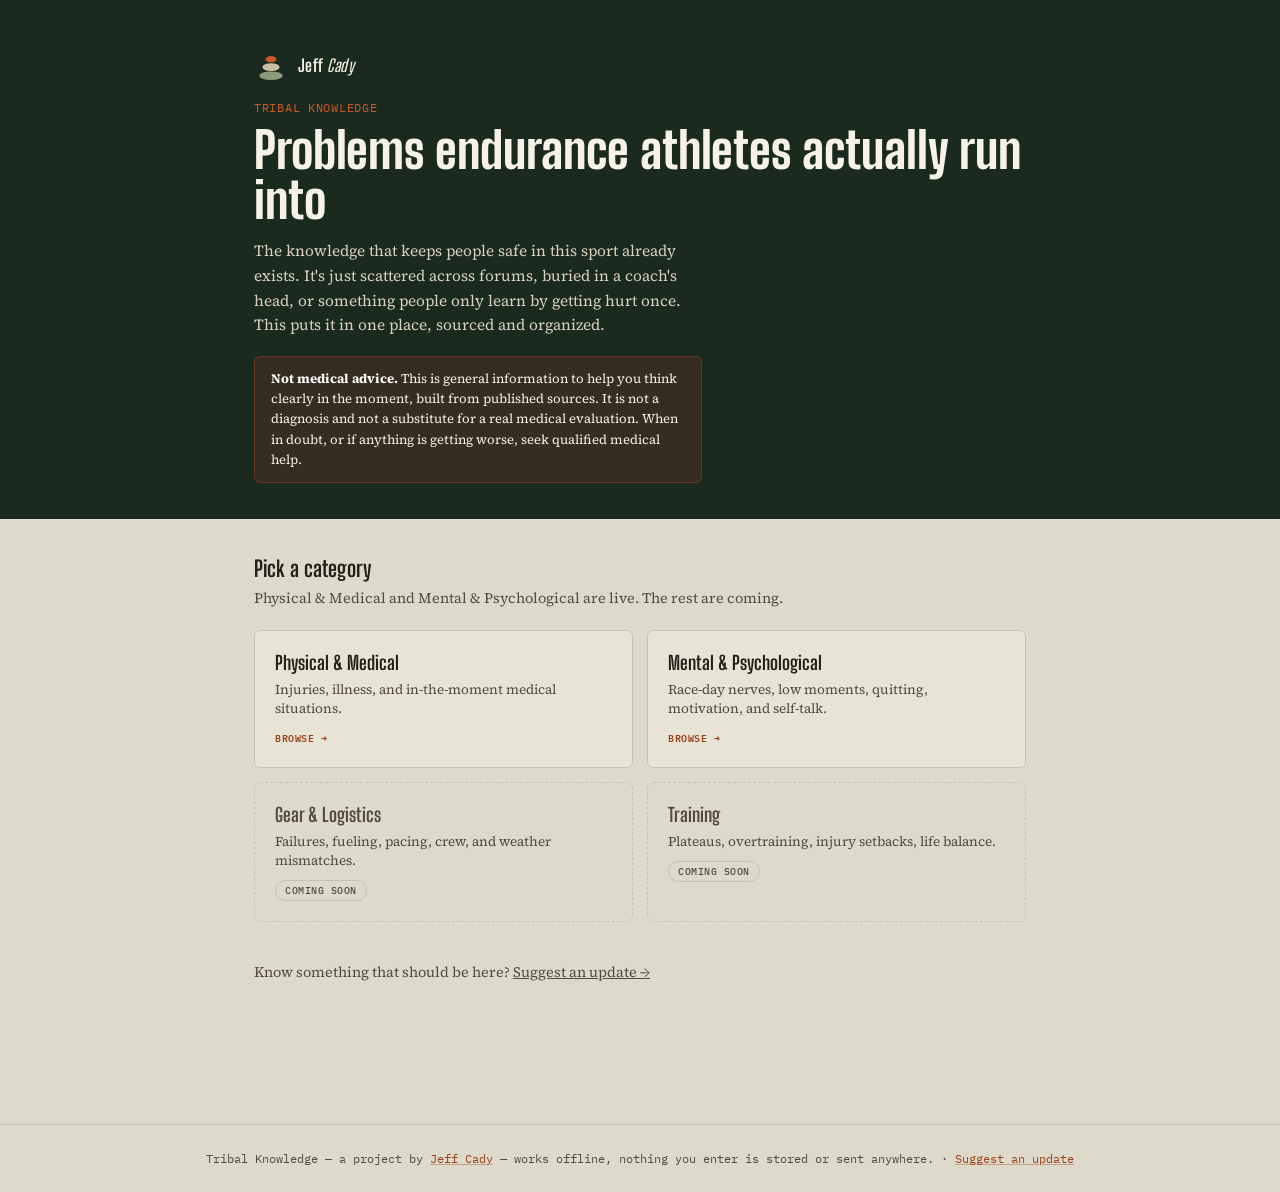
==== index.html @ 1d868532 "Add Mental & Psychological category, contribution page, and project docs - Split content into data/p" ====
<!DOCTYPE html>
<html lang="en">
<head>
<meta charset="UTF-8">
<meta name="viewport" content="width=device-width, initial-scale=1.0">
<title>Tribal Knowledge &mdash; Endurance Sports Troubleshooter</title>
<link rel="manifest" href="manifest.json">
<meta name="theme-color" content="#1B2A1F">
<meta name="color-scheme" content="light">
<meta name="apple-mobile-web-app-capable" content="yes">
<meta name="apple-mobile-web-app-status-bar-style" content="black-translucent">
<meta name="apple-mobile-web-app-title" content="Tribal Knowledge">
<link rel="apple-touch-icon" href="icon-192.png">
<link rel="icon" type="image/svg+xml" href="assets/cairn-logo.svg">
<link rel="icon" type="image/png" sizes="32x32" href="favicon-32.png">
<meta name="description" content="Problems endurance athletes actually run into, and what to do about them — grounded in real sports medicine, not guesswork.">
<link rel="preconnect" href="https://fonts.googleapis.com">
<link rel="preconnect" href="https://fonts.gstatic.com" crossorigin>
<link rel="stylesheet" href="https://fonts.googleapis.com/css2?family=Big+Shoulders+Display:wght@600;700;800&family=Source+Serif+4:ital,opsz,wght@0,8..60,400;0,8..60,600;1,8..60,400&family=IBM+Plex+Mono:wght@400;500;600&display=swap">
<link rel="stylesheet" href="styles.css">

</head>
<body>
<div id="app"></div>

<script>
/* Ports the one bit of theme.js this page actually uses — the decorative
   topo-contour hero texture — so this file has zero external file
   dependencies and stays genuinely portable/offline. */
(function(){
  const contourSVG = `
  <svg xmlns='http://www.w3.org/2000/svg' width='240' height='160'>
    <g fill='none' stroke='%23c8b190' stroke-width='1'>
      <path d='M-20 20 Q 40 0, 90 20 T 200 15 T 300 25'/>
      <path d='M-20 46 Q 40 26, 90 46 T 200 41 T 300 51'/>
      <path d='M-20 74 Q 40 54, 90 74 T 200 69 T 300 79'/>
      <path d='M-20 102 Q 40 82, 90 102 T 200 97 T 300 107'/>
      <path d='M-20 130 Q 40 110, 90 130 T 200 125 T 300 135'/>
    </g>
  </svg>`;
  document.documentElement.style.setProperty(
    '--contour-pattern',
    `url("data:image/svg+xml,${encodeURIComponent(contourSVG)}")`
  );
})();
</script>
<script src="data/physical.js"></script>
<script src="data/mental.js"></script>
<script src="app.js"></script>
</body>
</html>
---- styles.css ----
:root{ --paper:#DEDACB; --pine:#1B2A1F; --accent:#CB5A28; --accent-dark:#9c4119; --cream:#F7F2E7; --dim:#c8b190;
    --low:#4B7A4E; --mid:#B2812A; --high:#B23B2E; --low-bg:rgba(75,122,78,0.13);
    --mid-bg:rgba(178,129,42,0.15); --high-bg:rgba(178,59,46,0.14); --ink:#241f18; --ink-soft:#524a40;
    --line:#c9c1ac; --line-soft:#d9d2c0; --paper-2:#e8e4d5; --radius:6px; }
  *{box-sizing:border-box;}
  html{color-scheme:light;}
  body{margin:0;background:var(--paper);color:var(--ink);font-family:'Source Serif 4',serif;}
  .wrap{max-width:820px;margin:0 auto;padding:0 24px;}
  a{color:inherit;}
  .tk-hero{background:var(--pine);color:var(--cream);padding:48px 0 36px;position:relative;overflow:hidden;}
  .tk-hero::before{content:'';position:absolute;inset:0;background-image:var(--contour-pattern);background-size:600px;opacity:0.08;pointer-events:none;}
  .tk-hero .wrap{position:relative;}
  .tk-eyebrow{font-family:'IBM Plex Mono',monospace;font-size:12px;letter-spacing:0.06em;text-transform:uppercase;color:var(--accent);margin-bottom:10px;}
  .tk-hero h1{font-family:'Big Shoulders Display',sans-serif;font-weight:800;font-size:clamp(30px,5.5vw,50px);line-height:1.0;margin:0 0 14px;}
  .tk-hero p{font-size:15.5px;color:#d9d2c0;max-width:56ch;line-height:1.6;margin:0 0 18px;}
  .tk-disclaimer{
    background:rgba(178,59,46,0.18);border:1px solid rgba(178,59,46,0.4);color:var(--cream);
    padding:12px 16px;font-size:13px;line-height:1.55;border-radius:var(--radius);max-width:64ch;
  }
  .tk-disclaimer strong{color:#fff;}
  .tk-nav{display:flex;gap:10px;flex-wrap:wrap;margin-top:20px;}
  .tk-btn{
    display:inline-flex;align-items:center;gap:8px;background:var(--accent);color:#fff;border:none;
    padding:13px 22px;font-size:13px;letter-spacing:0.04em;text-transform:uppercase;border-radius:var(--radius);
    text-decoration:none;font-family:'IBM Plex Mono',monospace;cursor:pointer;transition:background .15s ease;
  }
  .tk-btn:hover{background:#b04b1f;}
  .tk-btn.ghost{background:transparent;border:1px solid var(--line);color:var(--ink-soft);}
  .tk-btn.ghost:hover{background:rgba(0,0,0,0.04);border-color:var(--accent-dark);color:var(--accent-dark);}
  .tk-btn.small{padding:9px 16px;font-size:11.5px;}
  .tk-btn:disabled{opacity:0.35;cursor:not-allowed;}

  .tk-body{padding:36px 0 80px;}
  .tk-section-title{font-family:'Big Shoulders Display',sans-serif;font-weight:700;font-size:22px;margin:0 0 6px;}
  .tk-section-sub{color:var(--ink-soft);font-size:14.5px;margin:0 0 22px;}

  .cat-grid{display:grid;grid-template-columns:repeat(2,1fr);gap:14px;margin-bottom:40px;}
  @media (max-width:620px){.cat-grid{grid-template-columns:1fr;}}
  .cat-card{
    border:1px solid var(--line);background:var(--paper-2);padding:20px;border-radius:var(--radius);
    cursor:pointer;transition:border-color .15s ease;
  }
  .cat-card:hover{border-color:var(--accent);}
  .cat-card.disabled{cursor:default;border-style:dashed;background:transparent;}
  .cat-card.disabled:hover{border-color:var(--line);}
  .cat-card.disabled h3{color:var(--ink-soft);}
  .cat-card h3{font-family:'Big Shoulders Display',sans-serif;font-size:19px;margin:0 0 6px;}
  .cat-card p{font-size:13.5px;color:var(--ink-soft);margin:0;}
  .cat-card .tag{
    display:inline-block;font-family:'IBM Plex Mono',monospace;font-size:10px;letter-spacing:0.05em;
    text-transform:uppercase;color:var(--accent-dark);font-weight:600;margin-top:10px;
  }
  .cat-card.disabled .tag{
    color:var(--ink-soft);border:1px solid var(--line);border-radius:20px;padding:3px 9px;font-weight:500;
  }

  .tree-list, .simple-list{list-style:none;margin:0;padding:0;display:flex;flex-direction:column;gap:10px;}
  .tree-item, .simple-item{
    display:flex;justify-content:space-between;align-items:center;gap:16px;
    border:1px solid var(--line);background:var(--paper-2);padding:16px 18px;border-radius:var(--radius);
    cursor:pointer;transition:border-color .15s ease;
  }
  .tree-item:hover, .simple-item:hover{border-color:var(--accent);}
  .tree-item h4, .simple-item h4{font-family:'Big Shoulders Display',sans-serif;font-size:17px;margin:0 0 4px;}
  .tree-item p, .simple-item p{font-size:13px;color:var(--ink-soft);margin:0;}
  .tree-item .arrow, .simple-item .arrow{color:var(--accent-dark);font-weight:600;font-family:'IBM Plex Mono',monospace;flex-shrink:0;}

  .back-link{
    display:inline-flex;align-items:center;gap:6px;font-family:'IBM Plex Mono',monospace;font-size:12px;
    color:var(--ink-soft);text-decoration:none;margin-bottom:22px;cursor:pointer;background:none;border:none;padding:0;
  }
  .back-link:hover{color:var(--accent);}

  .q-card{border:1px solid var(--line);background:var(--paper-2);padding:26px;border-radius:var(--radius);}
  .q-progress{font-family:'IBM Plex Mono',monospace;font-size:11px;color:var(--ink-soft);margin-bottom:14px;}
  .q-text{font-size:19px;font-weight:600;line-height:1.4;margin:0 0 20px;}
  .q-opts{display:flex;flex-direction:column;gap:10px;}
  .q-opt{
    display:block;width:100%;text-align:left;background:var(--paper);border:1px solid var(--line);
    padding:14px 16px;border-radius:var(--radius);font-family:'Source Serif 4',serif;font-size:15px;
    color:var(--ink);cursor:pointer;transition:border-color .15s ease,background .15s ease;
  }
  .q-opt:hover{border-color:var(--accent);background:#fff;}

  .outcome-card{border-radius:var(--radius);overflow:hidden;border:1px solid var(--line);}
  .outcome-band{padding:14px 22px;font-family:'IBM Plex Mono',monospace;font-size:12px;letter-spacing:0.05em;text-transform:uppercase;font-weight:600;}
  .outcome-band.low{background:var(--low-bg);color:var(--low);}
  .outcome-band.mid{background:var(--mid-bg);color:var(--mid);}
  .outcome-band.high{background:var(--high-bg);color:var(--high);}
  .outcome-body{padding:24px 26px;background:var(--paper-2);}
  .outcome-body h2{font-family:'Big Shoulders Display',sans-serif;font-size:26px;margin:0 0 14px;}
  .outcome-body h5{font-family:'IBM Plex Mono',monospace;font-size:11px;letter-spacing:0.05em;text-transform:uppercase;color:var(--ink-soft);margin:20px 0 6px;}
  .outcome-body h5:first-of-type{margin-top:0;}
  .outcome-body p{font-size:15px;line-height:1.65;margin:0;}
  .outcome-body .action-box{
    background:var(--pine);color:var(--cream);padding:16px 18px;border-radius:var(--radius);margin-top:18px;
  }
  .outcome-body .action-box h5{color:var(--dim);margin-top:0;}
  .outcome-body .action-box p{color:var(--cream);}
  .outcome-body .source-line{font-size:13px;color:var(--ink-soft);margin-top:18px;padding-top:16px;border-top:1px solid var(--line-soft);}
  .outcome-body .source-line a{color:var(--accent);text-decoration:underline;text-decoration-color:rgba(203,90,40,0.4);}

  .simple-detail h2{font-family:'Big Shoulders Display',sans-serif;font-size:28px;margin:0 0 20px;}
  .simple-detail .block{margin-bottom:20px;}
  .simple-detail h5{font-family:'IBM Plex Mono',monospace;font-size:11px;letter-spacing:0.05em;text-transform:uppercase;color:var(--accent);margin:0 0 6px;}
  .simple-detail p{font-size:15px;line-height:1.65;margin:0;}
  .simple-detail .source-line{font-size:13px;color:var(--ink-soft);margin-top:24px;padding-top:16px;border-top:1px solid var(--line-soft);}
  .simple-detail .source-line a{color:var(--accent);text-decoration:underline;text-decoration-color:rgba(203,90,40,0.4);}

  .tk-brand{display:inline-flex;align-items:center;gap:10px;text-decoration:none;color:var(--cream);margin-bottom:18px;}
  .tk-brand img{width:34px;height:34px;display:block;}
  .tk-brand span{font-family:'Big Shoulders Display',sans-serif;font-weight:700;font-size:17px;letter-spacing:0.02em;}
  .tk-brand em{font-style:italic;font-weight:600;}
  .tk-brand:hover span{color:var(--accent);}
  .tk-footer a{color:var(--accent-dark);text-decoration:underline;text-decoration-color:rgba(156,65,25,0.4);}
  .tk-footer{
    font-family:'IBM Plex Mono',monospace;font-size:11.5px;color:var(--ink-soft);
    text-align:center;padding:26px 0;border-top:1px solid var(--line);margin-top:40px;
  }

/* ---- Contribute page ---- */
.how{margin:0 0 28px;padding-left:22px;line-height:1.6;font-size:15px;}
.how li{margin-bottom:8px;}
.rules{margin:0 0 28px;padding-left:20px;font-size:14.5px;line-height:1.6;color:var(--ink-soft);}
.rules li{margin-bottom:6px;}
.cat-block{margin-top:40px;}
.item{border:1px solid var(--line);background:var(--paper-2);padding:18px 20px;border-radius:var(--radius);margin-bottom:14px;}
.item:target{border-color:var(--accent);box-shadow:0 0 0 2px rgba(203,90,40,0.25);}
.item-head{display:flex;justify-content:space-between;align-items:baseline;gap:12px;flex-wrap:wrap;margin-bottom:6px;}
.item h4{font-family:'Big Shoulders Display',sans-serif;font-size:19px;margin:0;}
.item p{font-size:14.5px;line-height:1.6;margin:6px 0;}
.item ul{font-size:14px;margin:6px 0 6px 18px;padding:0;line-height:1.6;}
.item .meta{font-family:'IBM Plex Mono',monospace;font-size:11px;color:var(--ink-soft);text-transform:uppercase;letter-spacing:0.04em;}
.item .src{font-size:13px;color:var(--ink-soft);}
.item .src a{color:var(--accent-dark);}
.id-chip{font-family:'IBM Plex Mono',monospace;font-size:11px;background:var(--paper);border:1px solid var(--line);padding:2px 8px;border-radius:20px;color:var(--ink-soft);}
.item-actions{display:flex;gap:10px;flex-wrap:wrap;margin-top:12px;}
.item-actions .tk-btn{font-size:11px;}
.tk-brand-row{display:flex;align-items:center;gap:12px;}
.tk-brand-row img{width:40px;height:40px;}
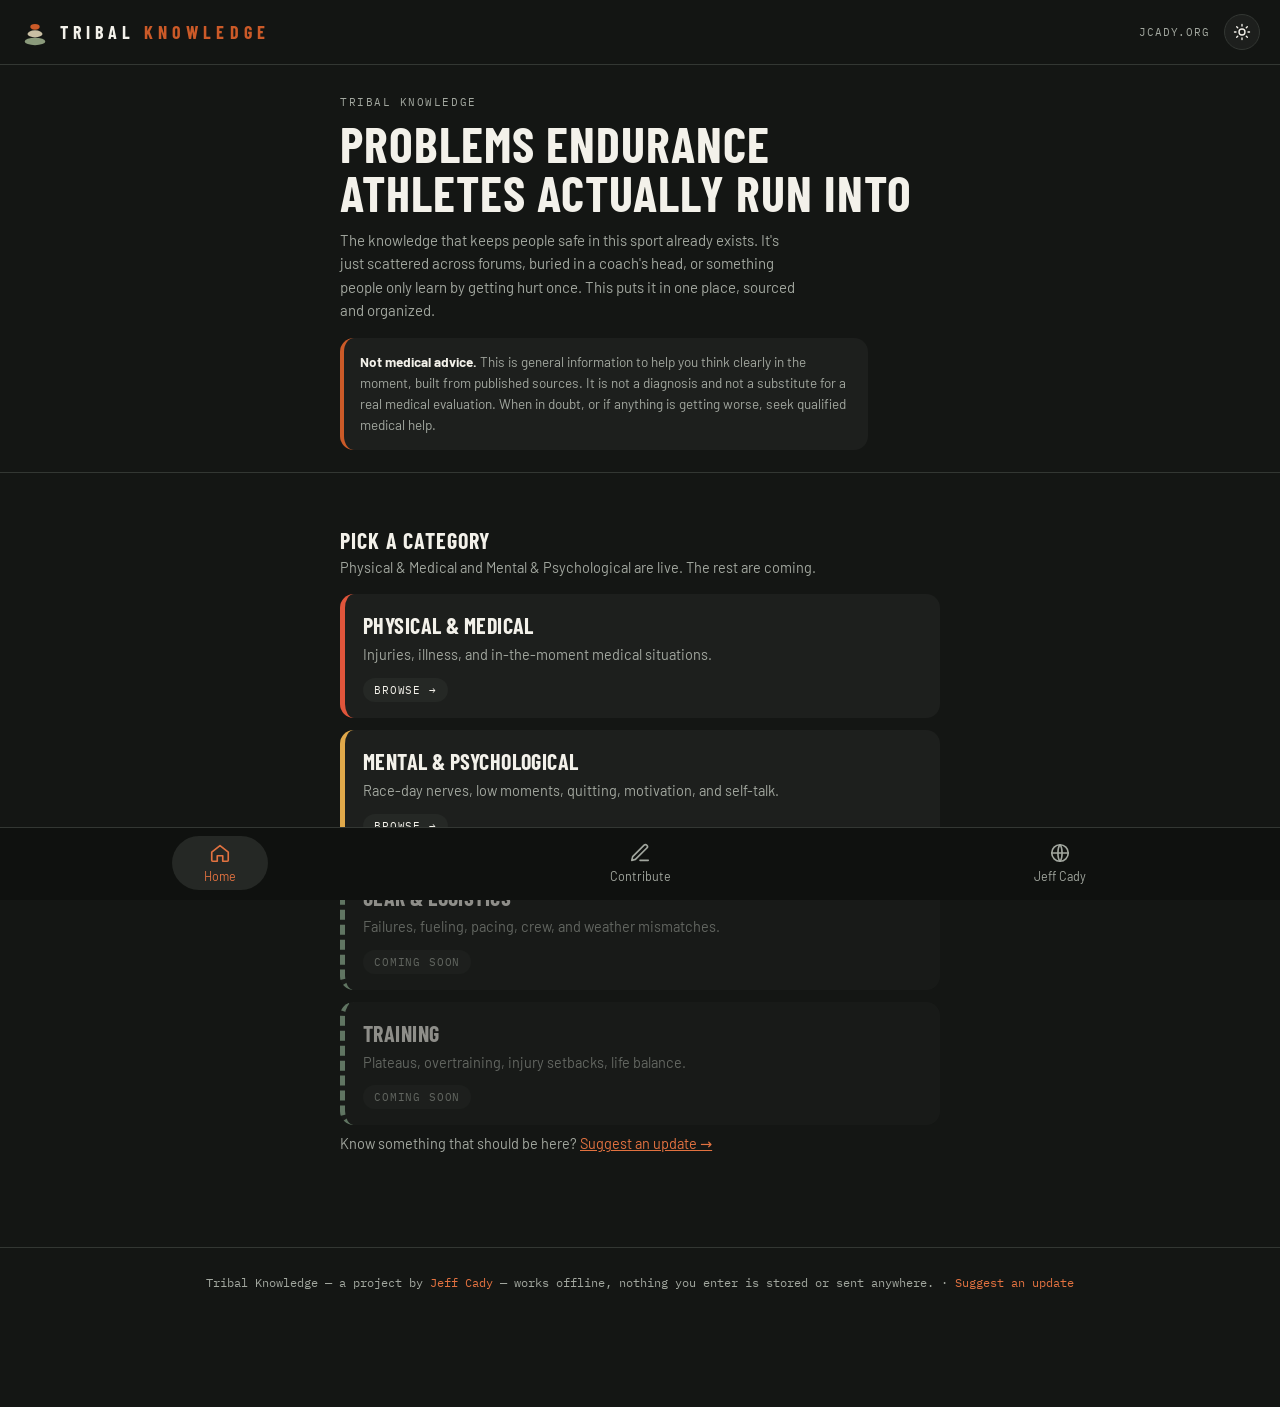
==== commit 8c944839: "Restyle to dark UI with light/dark toggle - Dark theme modeled on the training and progress layout: " ====
--- a/index.html
+++ b/index.html
@@ -16,12 +16,27 @@
 <meta name="description" content="Problems endurance athletes actually run into, and what to do about them — grounded in real sports medicine, not guesswork.">
 <link rel="preconnect" href="https://fonts.googleapis.com">
 <link rel="preconnect" href="https://fonts.gstatic.com" crossorigin>
-<link rel="stylesheet" href="https://fonts.googleapis.com/css2?family=Big+Shoulders+Display:wght@600;700;800&family=Source+Serif+4:ital,opsz,wght@0,8..60,400;0,8..60,600;1,8..60,400&family=IBM+Plex+Mono:wght@400;500;600&display=swap">
+<link rel="stylesheet" href="https://fonts.googleapis.com/css2?family=Barlow+Condensed:wght@500;600;700&family=Barlow:wght@400;500;600&family=IBM+Plex+Mono:wght@400;500&display=swap">
 <link rel="stylesheet" href="styles.css">
 
+<script>try{var t=localStorage.getItem("tk-theme");if(t)document.documentElement.setAttribute("data-theme",t);}catch(e){}</script>
 </head>
 <body>
-<div id="app"></div>
+<header class="tk-topbar">
+  <a class="mark" href="index.html"><img src="assets/cairn-logo.svg" alt="Cairn logo"><span class="word">TRIBAL <em>KNOWLEDGE</em></span></a>
+  <div class="right"><a class="jc" href="https://jcady.org" target="_blank" rel="noopener" aria-label="Jeff Cady, jcady.org">jcady.org</a>
+  <button class="theme-toggle" type="button" data-theme-toggle aria-label="Switch to light mode" title="Switch to light mode">
+    <svg class="ic-sun" viewBox="0 0 24 24"><circle cx="12" cy="12" r="4"/><path d="M12 2v2M12 20v2M4.9 4.9l1.4 1.4M17.7 17.7l1.4 1.4M2 12h2M20 12h2M4.9 19.1l1.4-1.4M17.7 6.3l1.4-1.4"/></svg>
+    <svg class="ic-moon" viewBox="0 0 24 24"><path d="M21 12.8A9 9 0 1 1 11.2 3a7 7 0 0 0 9.8 9.8z"/></svg>
+  </button>
+  </div>
+</header>
+<main id="app"></main>
+<nav class="tk-bottomnav" aria-label="Main">
+  <a href="index.html" class="on"><svg viewBox="0 0 24 24"><path d="M3 11l9-7 9 7v9a1 1 0 0 1-1 1h-5v-6h-6v6H4a1 1 0 0 1-1-1z"/></svg><span>Home</span></a>
+  <a href="contribute.html"><svg viewBox="0 0 24 24"><path d="M12 20h9"/><path d="M16.5 3.5a2.1 2.1 0 0 1 3 3L7 19l-4 1 1-4z"/></svg><span>Contribute</span></a>
+  <a href="https://jcady.org" target="_blank" rel="noopener"><svg viewBox="0 0 24 24"><circle cx="12" cy="12" r="9"/><path d="M3 12h18M12 3c3 3.5 3 14.5 0 18M12 3c-3 3.5-3 14.5 0 18"/></svg><span>Jeff Cady</span></a>
+</nav>
 
 <script>
 /* Ports the one bit of theme.js this page actually uses — the decorative
--- a/styles.css
+++ b/styles.css
@@ -1,140 +1,176 @@
-  :root{ --paper:#DEDACB; --pine:#1B2A1F; --accent:#CB5A28; --accent-dark:#9c4119; --cream:#F7F2E7; --dim:#c8b190;
-    --low:#4B7A4E; --mid:#B2812A; --high:#B23B2E; --low-bg:rgba(75,122,78,0.13);
-    --mid-bg:rgba(178,129,42,0.15); --high-bg:rgba(178,59,46,0.14); --ink:#241f18; --ink-soft:#524a40;
-    --line:#c9c1ac; --line-soft:#d9d2c0; --paper-2:#e8e4d5; --radius:6px; }
-  *{box-sizing:border-box;}
-  html{color-scheme:light;}
-  body{margin:0;background:var(--paper);color:var(--ink);font-family:'Source Serif 4',serif;}
-  .wrap{max-width:820px;margin:0 auto;padding:0 24px;}
-  a{color:inherit;}
-  .tk-hero{background:var(--pine);color:var(--cream);padding:48px 0 36px;position:relative;overflow:hidden;}
-  .tk-hero::before{content:'';position:absolute;inset:0;background-image:var(--contour-pattern);background-size:600px;opacity:0.08;pointer-events:none;}
-  .tk-hero .wrap{position:relative;}
-  .tk-eyebrow{font-family:'IBM Plex Mono',monospace;font-size:12px;letter-spacing:0.06em;text-transform:uppercase;color:var(--accent);margin-bottom:10px;}
-  .tk-hero h1{font-family:'Big Shoulders Display',sans-serif;font-weight:800;font-size:clamp(30px,5.5vw,50px);line-height:1.0;margin:0 0 14px;}
-  .tk-hero p{font-size:15.5px;color:#d9d2c0;max-width:56ch;line-height:1.6;margin:0 0 18px;}
-  .tk-disclaimer{
-    background:rgba(178,59,46,0.18);border:1px solid rgba(178,59,46,0.4);color:var(--cream);
-    padding:12px 16px;font-size:13px;line-height:1.55;border-radius:var(--radius);max-width:64ch;
-  }
-  .tk-disclaimer strong{color:#fff;}
-  .tk-nav{display:flex;gap:10px;flex-wrap:wrap;margin-top:20px;}
-  .tk-btn{
-    display:inline-flex;align-items:center;gap:8px;background:var(--accent);color:#fff;border:none;
-    padding:13px 22px;font-size:13px;letter-spacing:0.04em;text-transform:uppercase;border-radius:var(--radius);
-    text-decoration:none;font-family:'IBM Plex Mono',monospace;cursor:pointer;transition:background .15s ease;
-  }
-  .tk-btn:hover{background:#b04b1f;}
-  .tk-btn.ghost{background:transparent;border:1px solid var(--line);color:var(--ink-soft);}
-  .tk-btn.ghost:hover{background:rgba(0,0,0,0.04);border-color:var(--accent-dark);color:var(--accent-dark);}
-  .tk-btn.small{padding:9px 16px;font-size:11.5px;}
-  .tk-btn:disabled{opacity:0.35;cursor:not-allowed;}
+/* Tribal Knowledge — dark theme modeled on the training/progress UI pattern.
+   Brand: cairn logo, sage / sand / amber / orange accent. */
+:root{
+  --bg:#141614; --panel:#1d1f1d; --panel-2:#252825; --line:#333733; --text:#f3f1ea; --dim:#a2a79f;
+  --accent:#CB5A28; --accent-2:#e27240; --sage:#9fc4a3; --amber:#e0a84a; --red:#e0553b;
+  --sage-ink:#9fc4a3; --amber-ink:#e0a84a; --red-ink:#e0553b;
+  --low-bg:#1f2a22; --mid-bg:#2e2818; --high-bg:#33201a; --radius:14px;
+  --body-text:#d6d6cf; --hover:#2b2f2b; --nav-bg:#0f110f; --topbar-bg:rgba(20,22,20,.94); --on-accent:#fff;
+  --tk-display:'Barlow Condensed','Oswald',system-ui,sans-serif;
+  --tk-body:'Barlow',system-ui,-apple-system,sans-serif;
+  --tk-mono:'IBM Plex Mono',ui-monospace,monospace;
+}
+*{box-sizing:border-box;}
+html{color-scheme:dark;background:var(--bg);}
+/* Light theme: same palette, inverted surfaces. Stripe colours get darker inks for text. */
+:root[data-theme="light"]{
+  color-scheme:light;
+  --bg:#f6f4ee; --panel:#ffffff; --panel-2:#ecebe3; --line:#d9d6cb; --text:#1c201d; --dim:#5f665f;
+  --accent:#CB5A28; --accent-2:#b34a1d; --sage:#7fae87; --amber:#d89a2c; --red:#d1472f;
+  --sage-ink:#2f6a3d; --amber-ink:#8a5a10; --red-ink:#b23b2e;
+  --low-bg:#e5efe3; --mid-bg:#f6ecd5; --high-bg:#f8e3dc;
+  --body-text:#2e332f; --hover:#f1efe8; --nav-bg:#ffffff; --topbar-bg:rgba(246,244,238,.94);
+}
+body{margin:0;background:var(--bg);color:var(--text);font-family:var(--tk-body);font-size:16px;padding-bottom:88px;-webkit-font-smoothing:antialiased;}
+a{color:inherit;}
+.wrap{max-width:640px;margin:0 auto;padding:0 20px;}
+h1,h2,h3,h4,h5{font-family:var(--tk-display);text-transform:uppercase;letter-spacing:.02em;font-weight:700;margin:0;}
 
-  .tk-body{padding:36px 0 80px;}
-  .tk-section-title{font-family:'Big Shoulders Display',sans-serif;font-weight:700;font-size:22px;margin:0 0 6px;}
-  .tk-section-sub{color:var(--ink-soft);font-size:14.5px;margin:0 0 22px;}
+/* top bar (logo + wordmark, like the app header) */
+.tk-topbar{position:sticky;top:0;z-index:20;display:flex;align-items:center;justify-content:space-between;padding:14px 20px;background:var(--topbar-bg);backdrop-filter:blur(8px);border-bottom:1px solid var(--line);}
+.tk-topbar .mark{display:flex;align-items:center;gap:10px;text-decoration:none;color:var(--text);}
+.tk-topbar .mark img{width:30px;height:30px;display:block;}
+.tk-topbar .word{font-family:var(--tk-display);font-weight:700;font-size:18px;letter-spacing:.28em;}
+.tk-topbar .word em{font-style:normal;color:var(--accent);}
+.tk-topbar .jc{font-family:var(--tk-mono);font-size:11px;letter-spacing:.08em;color:var(--dim);text-decoration:none;text-transform:uppercase;}
 
-  .cat-grid{display:grid;grid-template-columns:repeat(2,1fr);gap:14px;margin-bottom:40px;}
-  @media (max-width:620px){.cat-grid{grid-template-columns:1fr;}}
-  .cat-card{
-    border:1px solid var(--line);background:var(--paper-2);padding:20px;border-radius:var(--radius);
-    cursor:pointer;transition:border-color .15s ease;
-  }
-  .cat-card:hover{border-color:var(--accent);}
-  .cat-card.disabled{cursor:default;border-style:dashed;background:transparent;}
-  .cat-card.disabled:hover{border-color:var(--line);}
-  .cat-card.disabled h3{color:var(--ink-soft);}
-  .cat-card h3{font-family:'Big Shoulders Display',sans-serif;font-size:19px;margin:0 0 6px;}
-  .cat-card p{font-size:13.5px;color:var(--ink-soft);margin:0;}
-  .cat-card .tag{
-    display:inline-block;font-family:'IBM Plex Mono',monospace;font-size:10px;letter-spacing:0.05em;
-    text-transform:uppercase;color:var(--accent-dark);font-weight:600;margin-top:10px;
-  }
-  .cat-card.disabled .tag{
-    color:var(--ink-soft);border:1px solid var(--line);border-radius:20px;padding:3px 9px;font-weight:500;
-  }
+/* hero / page header */
+.tk-hero{padding:30px 0 22px;border-bottom:1px solid var(--line);}
+.tk-eyebrow{font-family:var(--tk-mono);font-size:11px;letter-spacing:.14em;color:var(--dim);text-transform:uppercase;margin-bottom:10px;}
+.tk-hero h1{font-size:clamp(34px,7vw,50px);line-height:.98;margin:0 0 12px;}
+.tk-hero p{color:var(--dim);font-size:15px;line-height:1.55;max-width:58ch;margin:0;}
+.tk-brand{display:none;}
 
-  .tree-list, .simple-list{list-style:none;margin:0;padding:0;display:flex;flex-direction:column;gap:10px;}
-  .tree-item, .simple-item{
-    display:flex;justify-content:space-between;align-items:center;gap:16px;
-    border:1px solid var(--line);background:var(--paper-2);padding:16px 18px;border-radius:var(--radius);
-    cursor:pointer;transition:border-color .15s ease;
-  }
-  .tree-item:hover, .simple-item:hover{border-color:var(--accent);}
-  .tree-item h4, .simple-item h4{font-family:'Big Shoulders Display',sans-serif;font-size:17px;margin:0 0 4px;}
-  .tree-item p, .simple-item p{font-size:13px;color:var(--ink-soft);margin:0;}
-  .tree-item .arrow, .simple-item .arrow{color:var(--accent-dark);font-weight:600;font-family:'IBM Plex Mono',monospace;flex-shrink:0;}
+/* disclaimer / crisis notices */
+.tk-disclaimer{background:var(--panel);border-radius:var(--radius);border-left:4px solid var(--accent);padding:14px 16px;color:var(--dim);font-size:13.5px;line-height:1.55;max-width:66ch;margin-top:16px;}
+.tk-disclaimer strong{color:var(--text);}
 
-  .back-link{
-    display:inline-flex;align-items:center;gap:6px;font-family:'IBM Plex Mono',monospace;font-size:12px;
-    color:var(--ink-soft);text-decoration:none;margin-bottom:22px;cursor:pointer;background:none;border:none;padding:0;
-  }
-  .back-link:hover{color:var(--accent);}
+/* section headings */
+.tk-section-title{font-family:var(--tk-display);font-weight:700;font-size:22px;text-transform:uppercase;letter-spacing:.05em;margin:28px 0 4px;}
+.tk-section-sub{color:var(--dim);font-size:14.5px;margin:0 0 16px;line-height:1.5;}
+.tk-section-sub a{color:var(--accent-2);}
 
-  .q-card{border:1px solid var(--line);background:var(--paper-2);padding:26px;border-radius:var(--radius);}
-  .q-progress{font-family:'IBM Plex Mono',monospace;font-size:11px;color:var(--ink-soft);margin-bottom:14px;}
-  .q-text{font-size:19px;font-weight:600;line-height:1.4;margin:0 0 20px;}
-  .q-opts{display:flex;flex-direction:column;gap:10px;}
-  .q-opt{
-    display:block;width:100%;text-align:left;background:var(--paper);border:1px solid var(--line);
-    padding:14px 16px;border-radius:var(--radius);font-family:'Source Serif 4',serif;font-size:15px;
-    color:var(--ink);cursor:pointer;transition:border-color .15s ease,background .15s ease;
-  }
-  .q-opt:hover{border-color:var(--accent);background:#fff;}
+/* buttons: solid primary, outlined secondary, pill shape */
+.tk-btn{display:inline-flex;align-items:center;justify-content:center;gap:8px;background:var(--accent);color:var(--on-accent);border:none;padding:14px 22px;font-family:var(--tk-display);font-weight:700;font-size:17px;letter-spacing:.08em;text-transform:uppercase;border-radius:999px;text-decoration:none;cursor:pointer;transition:background .15s ease,opacity .15s ease;}
+.tk-btn:hover{background:var(--accent-2);}
+.tk-btn.block{display:flex;width:100%;}
+.tk-btn.ghost{background:transparent;border:1px solid var(--line);color:var(--text);}
+.tk-btn.ghost:hover{border-color:var(--dim);background:transparent;color:var(--text);}
+.tk-btn.small{padding:9px 16px;font-size:14px;}
+.tk-btn:disabled{opacity:.35;cursor:not-allowed;}
+.tk-nav{display:flex;gap:10px;flex-wrap:wrap;margin-top:20px;}
 
-  .outcome-card{border-radius:var(--radius);overflow:hidden;border:1px solid var(--line);}
-  .outcome-band{padding:14px 22px;font-family:'IBM Plex Mono',monospace;font-size:12px;letter-spacing:0.05em;text-transform:uppercase;font-weight:600;}
-  .outcome-band.low{background:var(--low-bg);color:var(--low);}
-  .outcome-band.mid{background:var(--mid-bg);color:var(--mid);}
-  .outcome-band.high{background:var(--high-bg);color:var(--high);}
-  .outcome-body{padding:24px 26px;background:var(--paper-2);}
-  .outcome-body h2{font-family:'Big Shoulders Display',sans-serif;font-size:26px;margin:0 0 14px;}
-  .outcome-body h5{font-family:'IBM Plex Mono',monospace;font-size:11px;letter-spacing:0.05em;text-transform:uppercase;color:var(--ink-soft);margin:20px 0 6px;}
-  .outcome-body h5:first-of-type{margin-top:0;}
-  .outcome-body p{font-size:15px;line-height:1.65;margin:0;}
-  .outcome-body .action-box{
-    background:var(--pine);color:var(--cream);padding:16px 18px;border-radius:var(--radius);margin-top:18px;
-  }
-  .outcome-body .action-box h5{color:var(--dim);margin-top:0;}
-  .outcome-body .action-box p{color:var(--cream);}
-  .outcome-body .source-line{font-size:13px;color:var(--ink-soft);margin-top:18px;padding-top:16px;border-top:1px solid var(--line-soft);}
-  .outcome-body .source-line a{color:var(--accent);text-decoration:underline;text-decoration-color:rgba(203,90,40,0.4);}
+/* body spacing */
+.tk-body{padding:26px 0 40px;}
 
-  .simple-detail h2{font-family:'Big Shoulders Display',sans-serif;font-size:28px;margin:0 0 20px;}
-  .simple-detail .block{margin-bottom:20px;}
-  .simple-detail h5{font-family:'IBM Plex Mono',monospace;font-size:11px;letter-spacing:0.05em;text-transform:uppercase;color:var(--accent);margin:0 0 6px;}
-  .simple-detail p{font-size:15px;line-height:1.65;margin:0;}
-  .simple-detail .source-line{font-size:13px;color:var(--ink-soft);margin-top:24px;padding-top:16px;border-top:1px solid var(--line-soft);}
-  .simple-detail .source-line a{color:var(--accent);text-decoration:underline;text-decoration-color:rgba(203,90,40,0.4);}
+/* category cards — stacked, colored left edge, like the training cards */
+.cat-grid{display:flex;flex-direction:column;gap:12px;margin-bottom:8px;}
+.cat-card{background:var(--panel);border-radius:var(--radius);border-left:5px solid var(--sage);padding:18px 18px 16px;cursor:pointer;transition:background .15s ease;}
+.cat-card:hover{background:var(--panel-2);}
+.cat-card.tone-high{border-left-color:var(--red);}
+.cat-card.tone-mid{border-left-color:var(--amber);}
+.cat-card.tone-low{border-left-color:var(--sage);}
+.cat-card.disabled{cursor:default;opacity:.55;border-left-style:dashed;}
+.cat-card.disabled:hover{background:var(--panel);}
+.cat-card h3{font-size:22px;margin:0 0 6px;}
+.cat-card p{font-size:14.5px;color:var(--dim);margin:0;line-height:1.5;}
+.cat-card .tag{display:inline-block;font-family:var(--tk-mono);font-size:10.5px;letter-spacing:.08em;text-transform:uppercase;color:var(--text);background:var(--panel-2);border-radius:999px;padding:5px 11px;margin-top:12px;}
+.cat-card.disabled .tag{color:var(--dim);}
 
-  .tk-brand{display:inline-flex;align-items:center;gap:10px;text-decoration:none;color:var(--cream);margin-bottom:18px;}
-  .tk-brand img{width:34px;height:34px;display:block;}
-  .tk-brand span{font-family:'Big Shoulders Display',sans-serif;font-weight:700;font-size:17px;letter-spacing:0.02em;}
-  .tk-brand em{font-style:italic;font-weight:600;}
-  .tk-brand:hover span{color:var(--accent);}
-  .tk-footer a{color:var(--accent-dark);text-decoration:underline;text-decoration-color:rgba(156,65,25,0.4);}
-  .tk-footer{
-    font-family:'IBM Plex Mono',monospace;font-size:11.5px;color:var(--ink-soft);
-    text-align:center;padding:26px 0;border-top:1px solid var(--line);margin-top:40px;
-  }
+/* list items (trees and direct outcomes) */
+.tree-list,.simple-list{list-style:none;margin:0;padding:0;display:flex;flex-direction:column;gap:10px;}
+.tree-item,.simple-item{display:flex;justify-content:space-between;align-items:center;gap:14px;background:var(--panel);border-radius:var(--radius);border-left:4px solid var(--accent);padding:16px 18px;cursor:pointer;transition:background .15s ease;}
+.tree-item:hover,.simple-item:hover{background:var(--panel-2);}
+.simple-item{border-left-color:var(--line);}
+.tree-item h4,.simple-item h4{font-size:19px;margin:0 0 4px;}
+.tree-item p,.simple-item p{font-size:14px;color:var(--dim);margin:0;line-height:1.5;}
+.tree-item .arrow,.simple-item .arrow{font-family:var(--tk-mono);font-size:11.5px;letter-spacing:.06em;text-transform:uppercase;color:var(--text);background:var(--panel-2);border-radius:999px;padding:7px 12px;flex-shrink:0;}
 
-/* ---- Contribute page ---- */
-.how{margin:0 0 28px;padding-left:22px;line-height:1.6;font-size:15px;}
+/* back link */
+.back-link{display:inline-flex;align-items:center;gap:6px;font-family:var(--tk-mono);font-size:12px;letter-spacing:.04em;text-transform:uppercase;color:var(--dim);text-decoration:none;margin:0 0 18px;cursor:pointer;background:none;border:none;padding:0;}
+.back-link:hover{color:var(--text);}
+
+/* question card — a session-style panel with a bold accent edge */
+.q-card{background:var(--panel);border-radius:var(--radius);border-left:5px solid var(--accent);padding:24px 22px;}
+.q-progress{font-family:var(--tk-mono);font-size:11px;letter-spacing:.08em;color:var(--dim);text-transform:uppercase;margin-bottom:14px;}
+.q-text{font-size:22px;font-weight:600;line-height:1.35;margin:0 0 20px;}
+.q-opts{display:flex;flex-direction:column;gap:10px;}
+.q-opt{display:block;width:100%;text-align:left;background:var(--panel-2);border:1px solid var(--line);color:var(--text);padding:15px 16px;border-radius:12px;font-family:var(--tk-body);font-size:16px;line-height:1.4;cursor:pointer;transition:border-color .15s ease,background .15s ease;}
+.q-opt:hover{border-color:var(--accent);background:var(--hover);}
+
+/* outcome sheet — big title, primary action, sectioned copy (like the session sheet) */
+.outcome-card{border-radius:var(--radius);overflow:hidden;background:var(--panel);}
+.outcome-band{padding:12px 20px;font-family:var(--tk-mono);font-size:11.5px;letter-spacing:.1em;text-transform:uppercase;font-weight:600;}
+.outcome-band.low{background:var(--low-bg);color:var(--sage-ink);}
+.outcome-band.mid{background:var(--mid-bg);color:var(--amber-ink);}
+.outcome-band.high{background:var(--high-bg);color:var(--red-ink);}
+.outcome-severity{display:flex;gap:6px;padding:14px 20px 0;}
+.outcome-severity span{flex:1;height:6px;border-radius:999px;background:var(--panel-2);}
+.outcome-severity span.on-low{background:var(--sage);}
+.outcome-severity span.on-mid{background:var(--amber);}
+.outcome-severity span.on-high{background:var(--red);}
+.outcome-body{padding:18px 20px 22px;}
+.outcome-body h2{font-size:clamp(28px,6vw,38px);line-height:1;margin:6px 0 16px;}
+.outcome-body h5{font-family:var(--tk-mono);font-size:11px;letter-spacing:.1em;text-transform:uppercase;color:var(--dim);font-weight:500;margin:22px 0 8px;}
+.outcome-body h5:first-of-type{margin-top:0;}
+.outcome-body p{font-size:16px;line-height:1.62;margin:0;color:var(--body-text);}
+.outcome-body .action-box{background:var(--panel-2);border-left:4px solid var(--accent);border-radius:12px;padding:16px 16px 14px;margin-top:6px;}
+.outcome-body .action-box h5{color:var(--accent-2);margin-top:0;}
+.outcome-body .action-box p{color:var(--text);font-size:17px;}
+.outcome-body .source-line{font-size:13px;color:var(--dim);margin-top:22px;padding-top:16px;border-top:1px solid var(--line);}
+.outcome-body .source-line a{color:var(--accent-2);}
+.outcome-report{margin-top:26px;}
+.outcome-report h5{font-family:var(--tk-display);font-size:20px;letter-spacing:.04em;text-transform:none;color:var(--text);font-weight:700;margin:0 0 4px;}
+.outcome-report p{font-size:14.5px;color:var(--dim);margin:0 0 12px;}
+
+/* stat tiles (used on the progress-style header and the contribute page) */
+.stat-row{display:grid;grid-template-columns:repeat(3,1fr);gap:10px;margin:14px 0;}
+.stat{background:transparent;border:1px solid var(--line);border-radius:var(--radius);padding:14px;}
+.stat .label{font-size:13px;color:var(--dim);}
+.stat .num{font-family:var(--tk-display);font-weight:700;font-size:30px;line-height:1.1;}
+
+/* segmented control */
+.seg{display:flex;background:var(--panel);border-radius:999px;padding:4px;margin:16px 0;}
+.seg button{flex:1;background:transparent;border:none;color:var(--dim);padding:9px 0;border-radius:999px;font-family:var(--tk-body);font-size:15px;cursor:pointer;}
+.seg button.on{background:var(--panel-2);color:var(--text);font-weight:600;}
+
+/* bottom nav — like the app's tab bar, active tab in accent */
+.tk-bottomnav{position:fixed;bottom:0;left:0;right:0;z-index:20;display:flex;justify-content:space-around;background:var(--nav-bg);border-top:1px solid var(--line);padding:8px 10px calc(10px + env(safe-area-inset-bottom));}
+.tk-bottomnav a{display:flex;flex-direction:column;align-items:center;gap:4px;text-decoration:none;color:var(--dim);font-family:var(--tk-body);font-size:12.5px;padding:6px 14px;border-radius:999px;min-width:96px;}
+.tk-bottomnav a.on{color:var(--accent-2);background:var(--panel-2);}
+.tk-bottomnav svg{width:22px;height:22px;stroke:currentColor;fill:none;stroke-width:1.8;stroke-linecap:round;stroke-linejoin:round;}
+
+.tk-footer{font-family:var(--tk-mono);font-size:11.5px;color:var(--dim);text-align:center;padding:26px 20px;border-top:1px solid var(--line);margin-top:36px;line-height:1.6;}
+.tk-footer a{color:var(--accent-2);text-decoration:none;}
+
+/* contribute page */
+.how{margin:0 0 24px;padding-left:22px;line-height:1.6;font-size:15px;color:var(--body-text);}
 .how li{margin-bottom:8px;}
-.rules{margin:0 0 28px;padding-left:20px;font-size:14.5px;line-height:1.6;color:var(--ink-soft);}
+.rules{margin:0 0 24px;padding-left:20px;font-size:14.5px;line-height:1.6;color:var(--dim);}
 .rules li{margin-bottom:6px;}
-.cat-block{margin-top:40px;}
-.item{border:1px solid var(--line);background:var(--paper-2);padding:18px 20px;border-radius:var(--radius);margin-bottom:14px;}
-.item:target{border-color:var(--accent);box-shadow:0 0 0 2px rgba(203,90,40,0.25);}
+.cat-block{margin-top:34px;}
+.cat-block h4{font-family:var(--tk-mono);font-size:12px;letter-spacing:.08em;text-transform:uppercase;color:var(--dim);margin:26px 0 12px;font-weight:500;}
+.item{background:var(--panel);border-radius:var(--radius);border-left:4px solid var(--line);padding:18px 18px 16px;margin-bottom:12px;scroll-margin-top:90px;}
+.item:target{border-left-color:var(--accent);box-shadow:0 0 0 1px var(--accent);}
 .item-head{display:flex;justify-content:space-between;align-items:baseline;gap:12px;flex-wrap:wrap;margin-bottom:6px;}
-.item h4{font-family:'Big Shoulders Display',sans-serif;font-size:19px;margin:0;}
-.item p{font-size:14.5px;line-height:1.6;margin:6px 0;}
-.item ul{font-size:14px;margin:6px 0 6px 18px;padding:0;line-height:1.6;}
-.item .meta{font-family:'IBM Plex Mono',monospace;font-size:11px;color:var(--ink-soft);text-transform:uppercase;letter-spacing:0.04em;}
-.item .src{font-size:13px;color:var(--ink-soft);}
-.item .src a{color:var(--accent-dark);}
-.id-chip{font-family:'IBM Plex Mono',monospace;font-size:11px;background:var(--paper);border:1px solid var(--line);padding:2px 8px;border-radius:20px;color:var(--ink-soft);}
-.item-actions{display:flex;gap:10px;flex-wrap:wrap;margin-top:12px;}
-.item-actions .tk-btn{font-size:11px;}
-.tk-brand-row{display:flex;align-items:center;gap:12px;}
-.tk-brand-row img{width:40px;height:40px;}
+.item h4{font-size:20px;margin:0;}
+.item p{font-size:14.5px;line-height:1.6;margin:6px 0;color:var(--body-text);}
+.item ul{font-size:14px;margin:6px 0 6px 18px;padding:0;line-height:1.6;color:var(--body-text);}
+.item .meta{font-family:var(--tk-mono);font-size:11px;color:var(--dim);text-transform:uppercase;letter-spacing:.04em;}
+.item .src{font-size:13px;color:var(--dim);}
+.item .src a{color:var(--accent-2);}
+.id-chip{font-family:var(--tk-mono);font-size:11px;background:var(--panel-2);padding:3px 9px;border-radius:999px;color:var(--dim);}
+.item-actions{display:flex;gap:10px;flex-wrap:wrap;margin-top:14px;}
+.item-actions .tk-btn{font-size:14px;padding:9px 16px;}
+
+/* theme toggle (top bar) */
+.tk-topbar .right{display:flex;align-items:center;gap:14px;}
+.theme-toggle{display:inline-flex;align-items:center;justify-content:center;width:36px;height:36px;border-radius:999px;border:1px solid var(--line);background:var(--panel);color:var(--text);cursor:pointer;padding:0;}
+.theme-toggle:hover{border-color:var(--dim);}
+.theme-toggle svg{width:18px;height:18px;stroke:currentColor;fill:none;stroke-width:1.8;stroke-linecap:round;stroke-linejoin:round;}
+.theme-toggle .ic-moon{display:none;}
+:root[data-theme="light"] .theme-toggle .ic-sun{display:none;}
+:root[data-theme="light"] .theme-toggle .ic-moon{display:block;}
+/* crisis notice (mental pages) */
+.tk-crisis{background:var(--high-bg);border-left:4px solid var(--red);border-radius:var(--radius);padding:14px 16px;margin:0 0 22px;color:var(--text);font-size:14px;line-height:1.55;}
+.tk-crisis strong{color:var(--red-ink);}
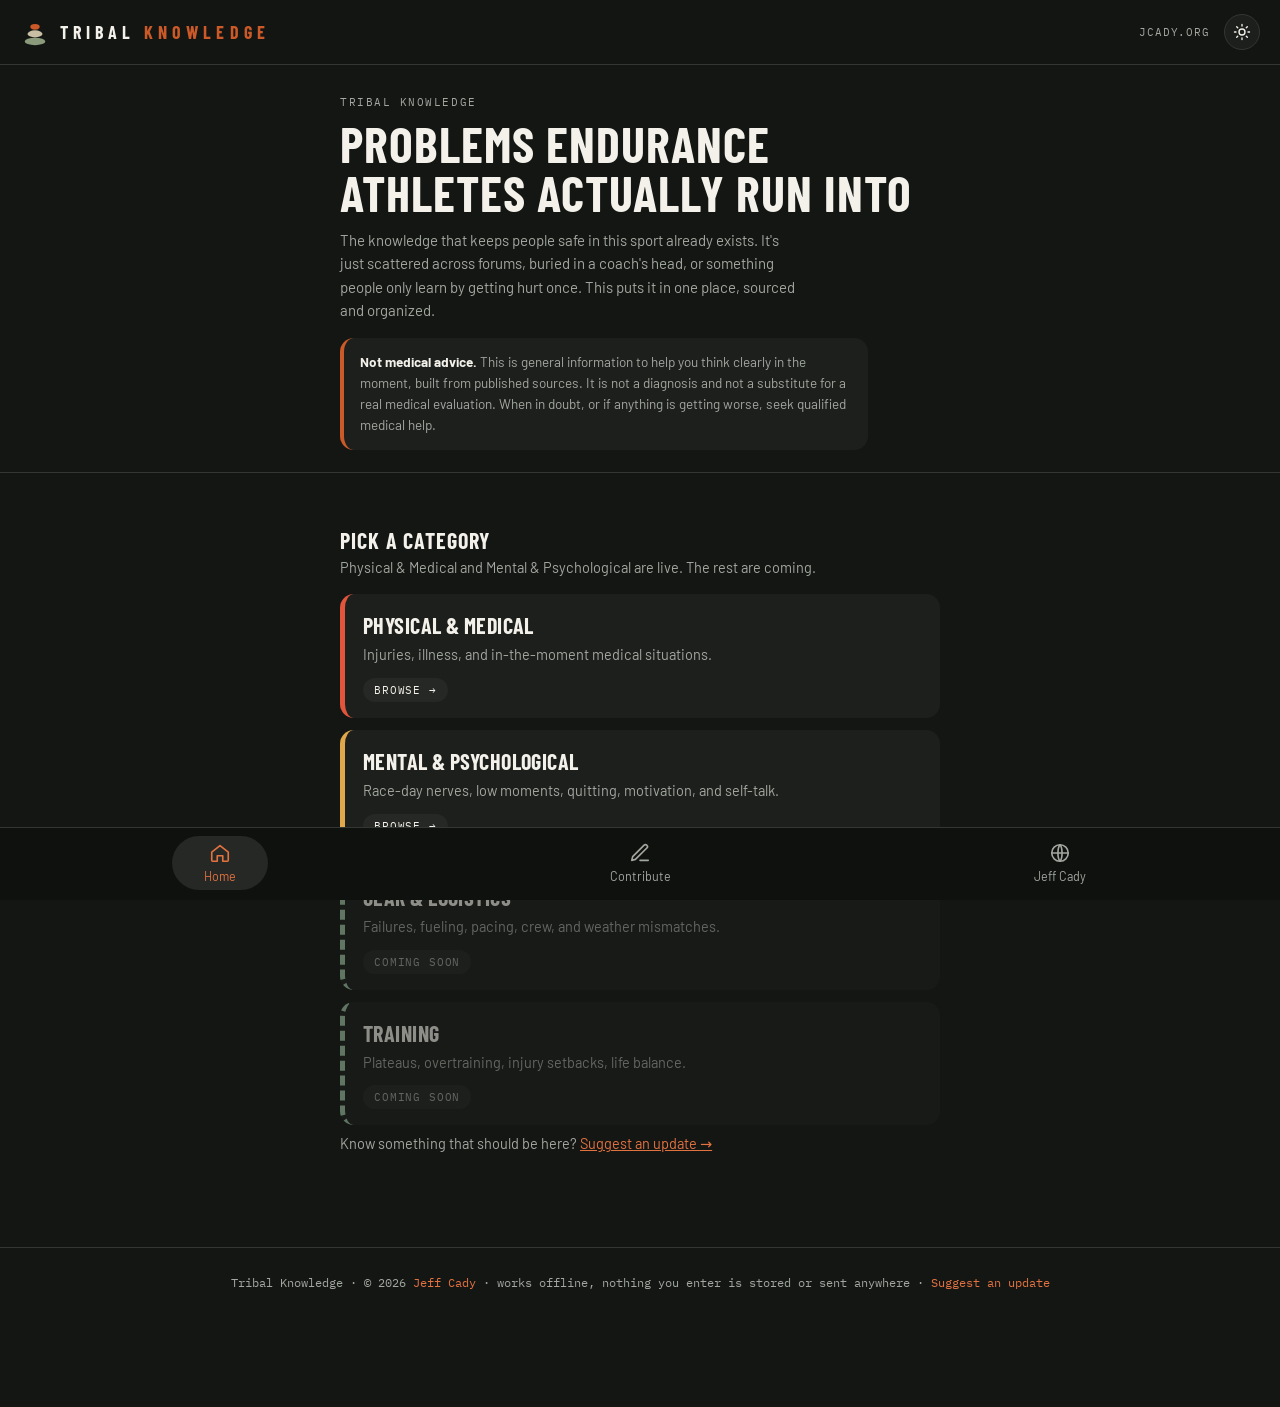
==== commit 90d4370f: "Name the app Tribal Knowledge; copyright to Jeff Cady - Footer and contribute page: 'Tribal Knowledg" ====
--- a/index.html
+++ b/index.html
@@ -3,7 +3,7 @@
 <head>
 <meta charset="UTF-8">
 <meta name="viewport" content="width=device-width, initial-scale=1.0">
-<title>Tribal Knowledge &mdash; Endurance Sports Troubleshooter</title>
+<title>Tribal Knowledge</title>
 <link rel="manifest" href="manifest.json">
 <meta name="theme-color" content="#1B2A1F">
 <meta name="color-scheme" content="light">
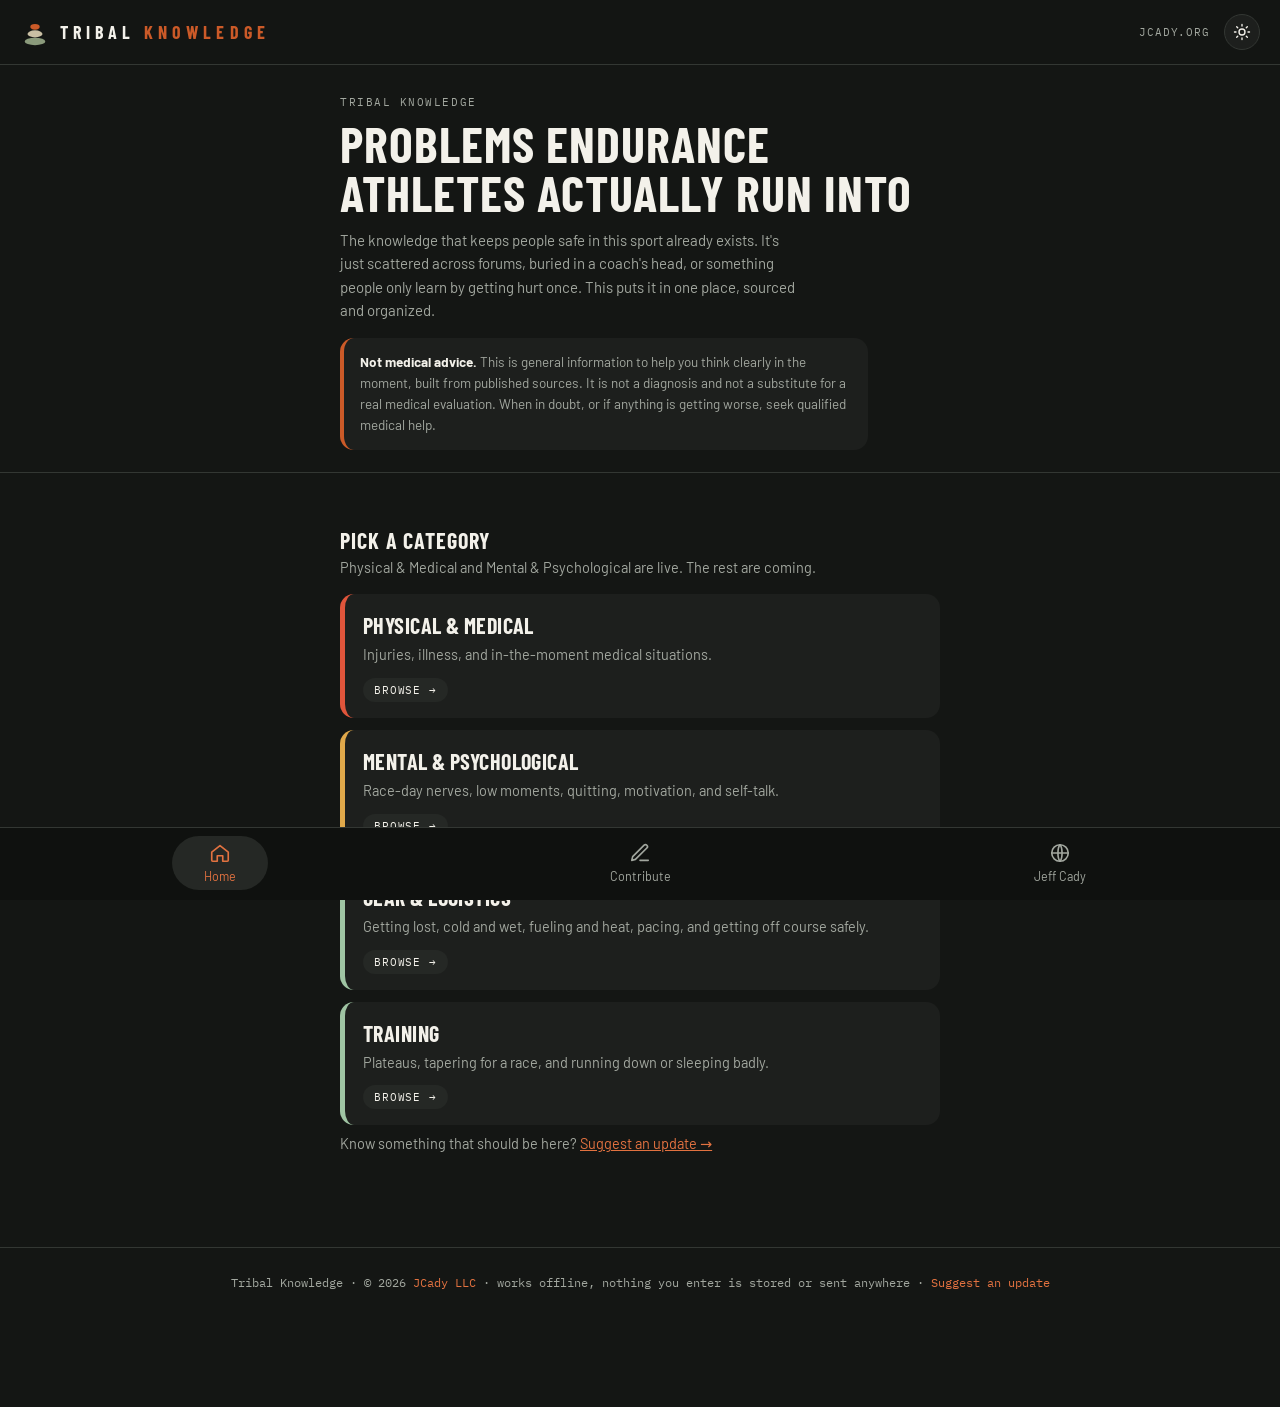
==== commit 6d3243e7: "Add Gear & Logistics and Training categories; manifest id, orientation, screenshots Co-Authored-By: " ====
--- a/index.html
+++ b/index.html
@@ -61,6 +61,8 @@
 </script>
 <script src="data/physical.js"></script>
 <script src="data/mental.js"></script>
+<script src="data/gear.js"></script>
+<script src="data/training.js"></script>
 <script src="app.js"></script>
 </body>
 </html>
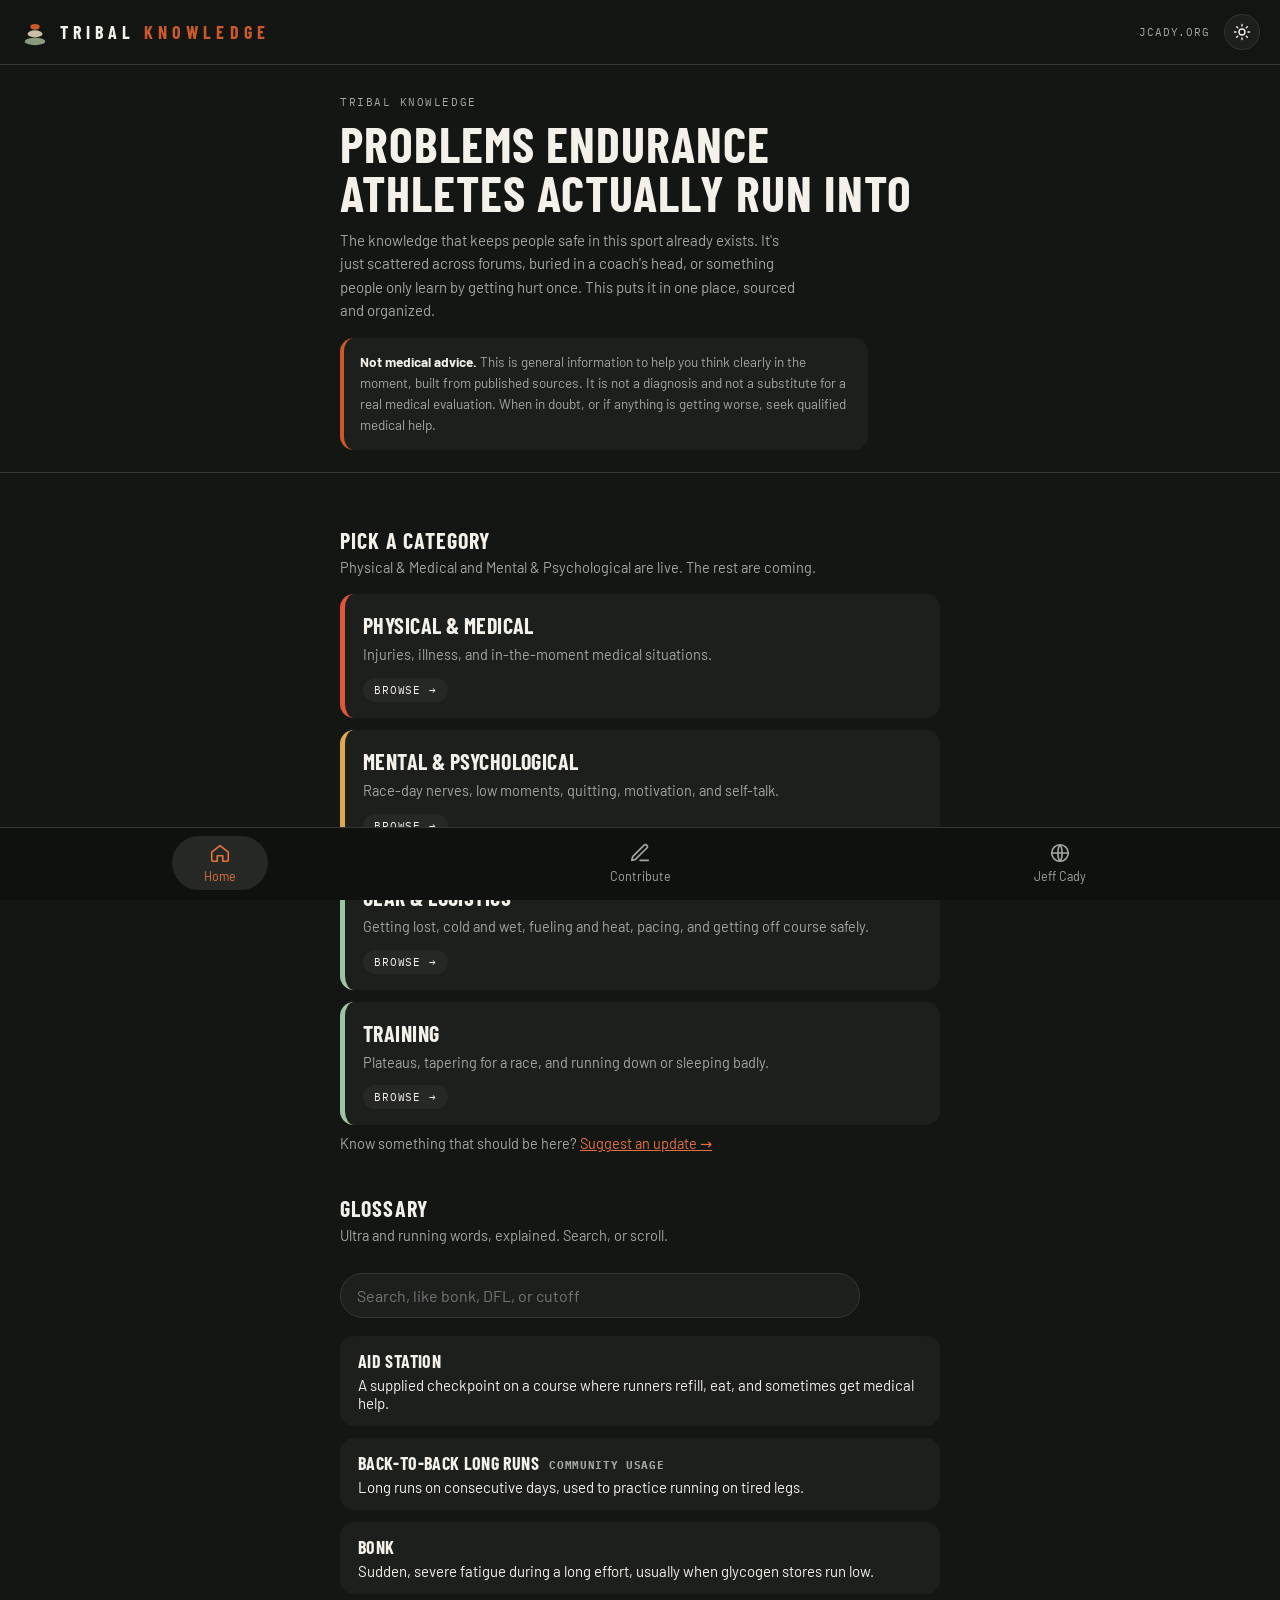
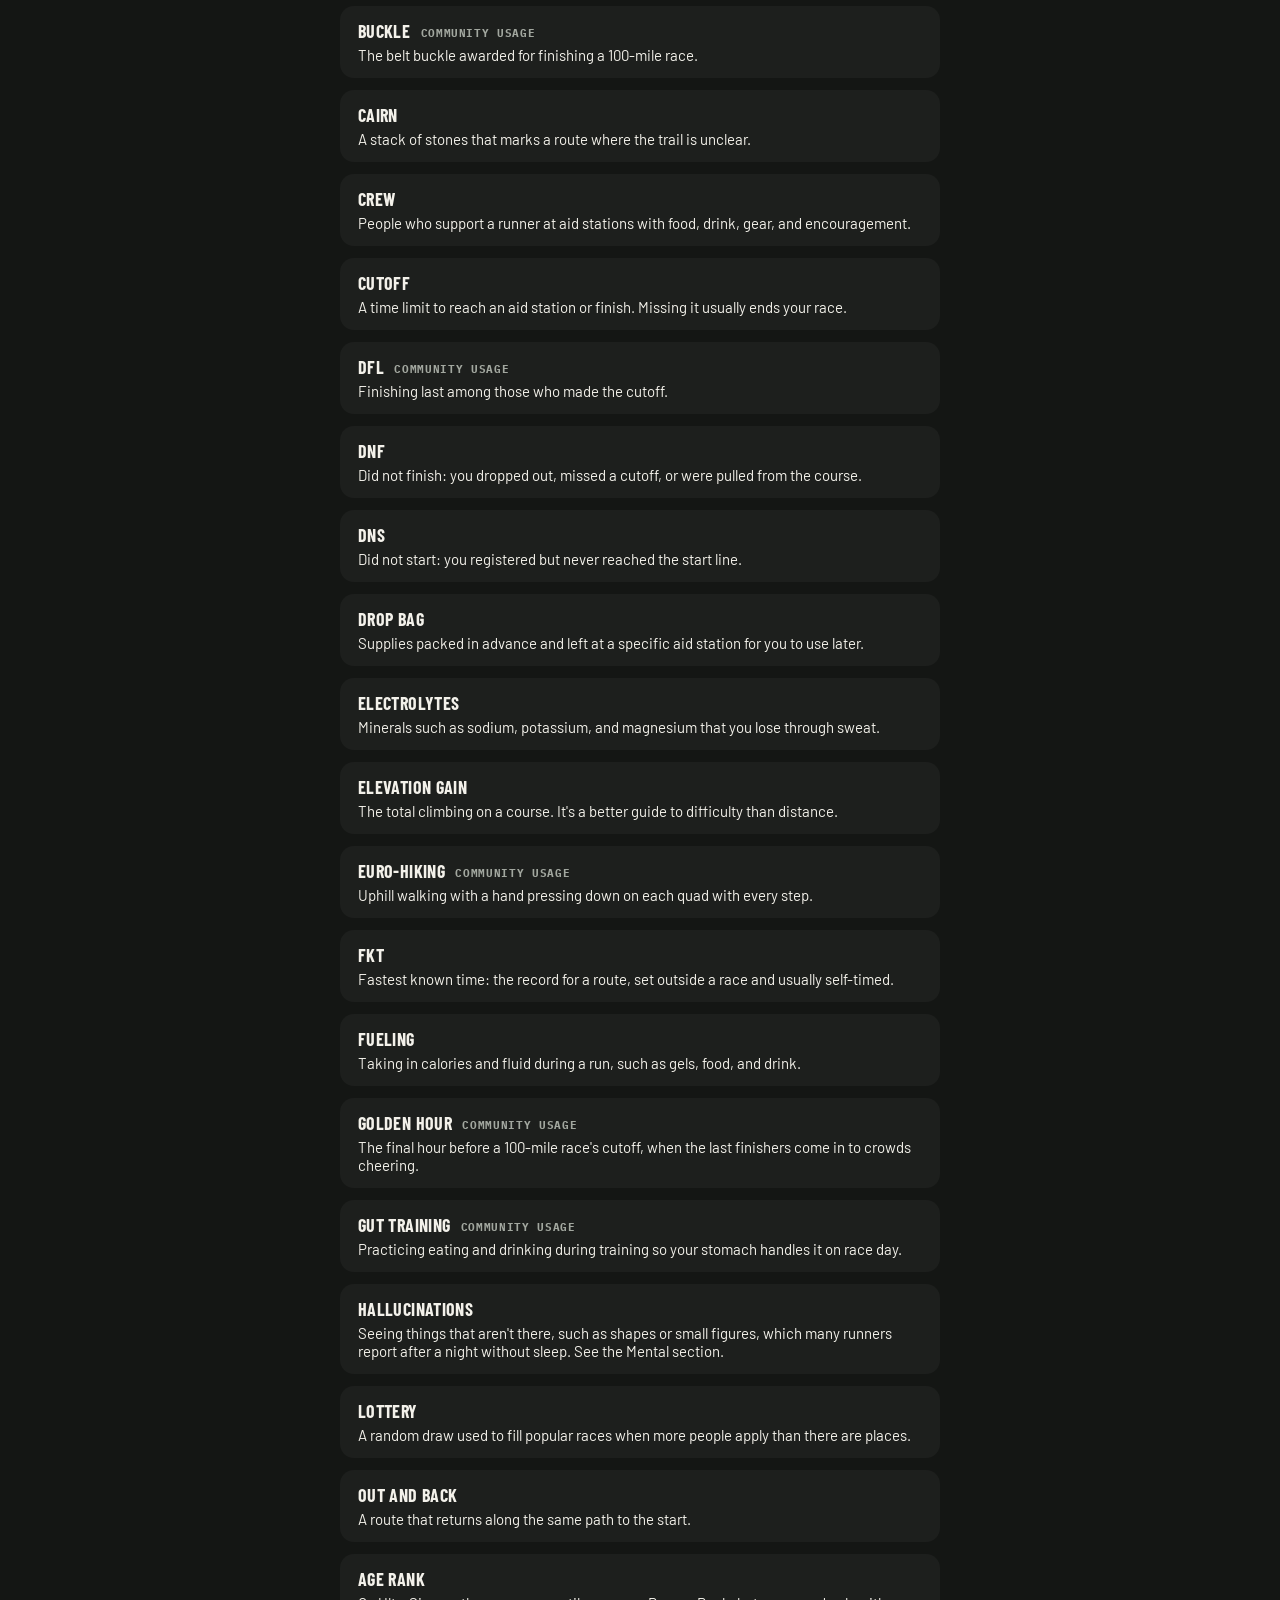
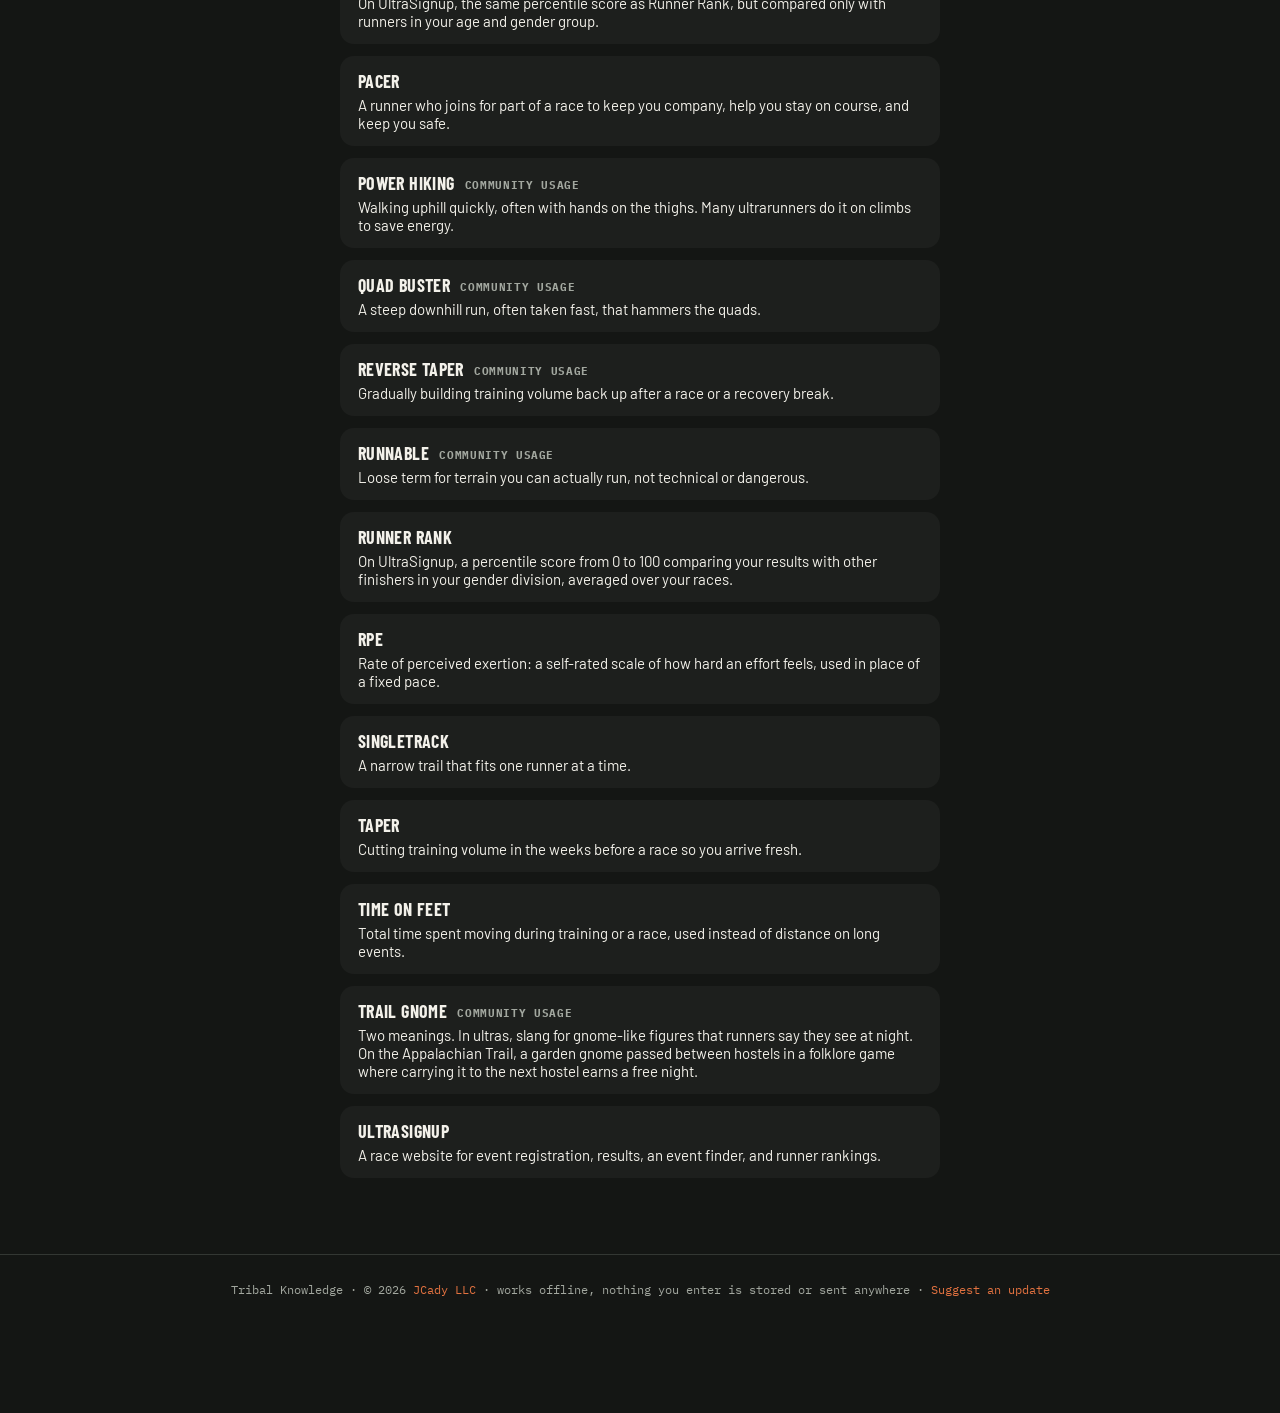
==== commit 98b52b0c: "Add searchable glossary to the home page (34 terms, factual vs community usage); cache tk-v20 Co-Aut" ====
--- a/index.html
+++ b/index.html
@@ -63,6 +63,8 @@
 <script src="data/mental.js"></script>
 <script src="data/gear.js"></script>
 <script src="data/training.js"></script>
+<script src="data/glossary.js"></script>
+<script src="theme.js"></script>
 <script src="app.js"></script>
 </body>
 </html>
--- a/styles.css
+++ b/styles.css
@@ -174,3 +174,23 @@
 /* crisis notice (mental pages) */
 .tk-crisis{background:var(--high-bg);border-left:4px solid var(--red);border-radius:var(--radius);padding:14px 16px;margin:0 0 22px;color:var(--text);font-size:14px;line-height:1.55;}
 .tk-crisis strong{color:var(--red-ink);}
+
+/* Share with a training partner */
+.share-row{display:flex;align-items:center;gap:12px;flex-wrap:wrap;margin:18px 0 6px;}
+.share-status{font-size:14px;color:var(--dim);}
+
+/* Pre-race pointer to UERA */
+.outcome-body .uera-box{background:var(--panel-2);border-left:4px solid var(--sage);border-radius:12px;padding:16px 16px 14px;margin-top:14px;}
+.outcome-body .uera-box h5{color:var(--sage-ink);margin-top:0;}
+.outcome-body .uera-box .tk-btn{margin-top:6px;}
+
+/* Glossary on the home page */
+.gloss{margin-top:40px;}
+.gloss-search{width:100%;max-width:520px;margin:10px 0 18px;padding:12px 16px;border-radius:999px;border:1px solid var(--line);background:var(--panel);color:var(--text);font:inherit;font-size:16px;}
+.gloss-search:focus{outline:2px solid var(--accent);outline-offset:2px;}
+.gloss-list{display:grid;gap:12px;}
+.gloss-item{background:var(--panel);border-radius:var(--radius);padding:14px 18px;}
+.gloss-item h4{margin:0 0 4px;font-family:var(--tk-display);font-size:18px;letter-spacing:.02em;}
+.gloss-item p{margin:0;font-size:15px;}
+.gloss-kind{font-family:var(--tk-mono);font-size:11px;text-transform:uppercase;letter-spacing:.06em;color:var(--dim);margin-left:6px;vertical-align:middle;}
+.gloss-empty{color:var(--dim);}
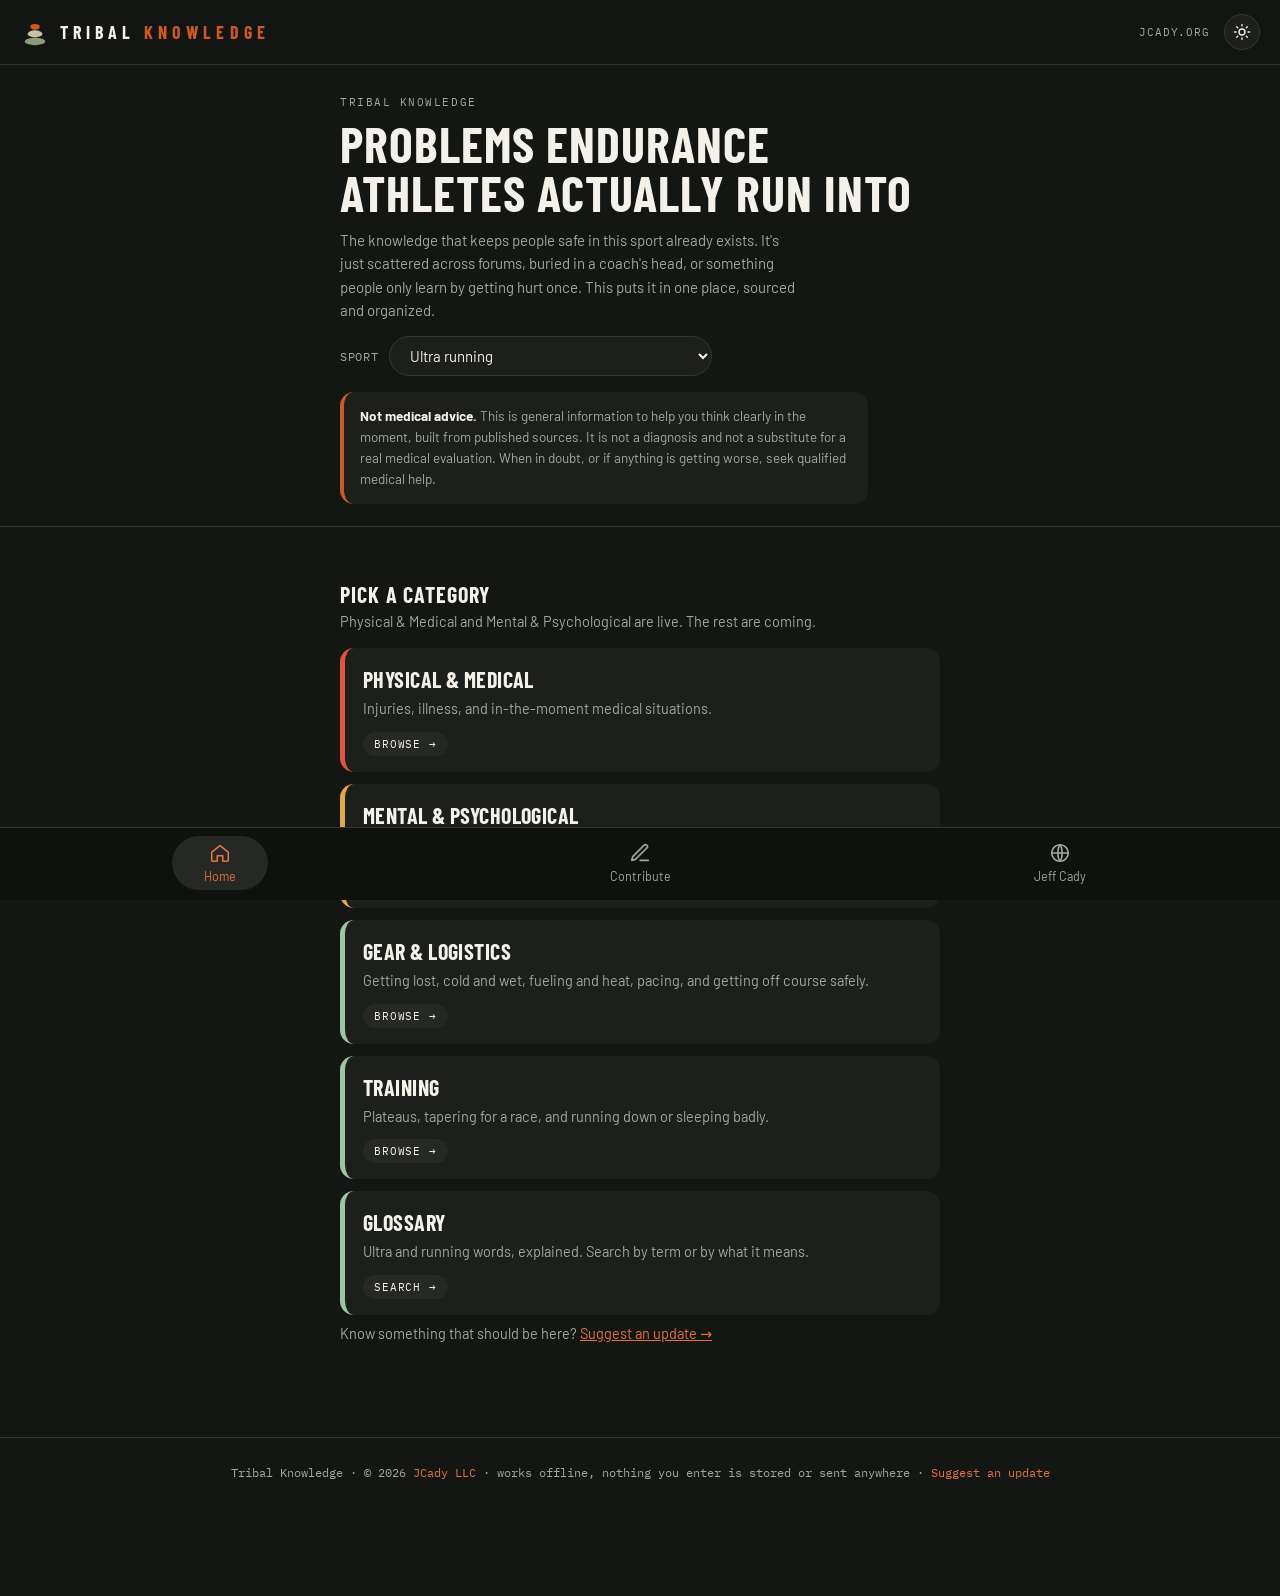
==== commit 7fb41372: "Add sport picker (ultra live, others coming soon) and per-item sports tags with ultra as default; ca" ====
--- a/index.html
+++ b/index.html
@@ -64,6 +64,7 @@
 <script src="data/gear.js"></script>
 <script src="data/training.js"></script>
 <script src="data/glossary.js"></script>
+<script src="data/sports.js"></script>
 <script src="theme.js"></script>
 <script src="app.js"></script>
 </body>
--- a/styles.css
+++ b/styles.css
@@ -194,3 +194,8 @@
 .gloss-item p{margin:0;font-size:15px;}
 .gloss-kind{font-family:var(--tk-mono);font-size:11px;text-transform:uppercase;letter-spacing:.06em;color:var(--dim);margin-left:6px;vertical-align:middle;}
 .gloss-empty{color:var(--dim);}
+
+/* Sport picker */
+.sport-pick{display:flex;align-items:center;gap:10px;margin:14px 0 4px;}
+.sport-pick label{font-family:var(--tk-mono);font-size:12px;text-transform:uppercase;letter-spacing:.06em;color:var(--dim);}
+.sport-pick select{background:var(--panel);color:var(--text);border:1px solid var(--line);border-radius:999px;padding:9px 16px;font:inherit;font-size:15px;}
